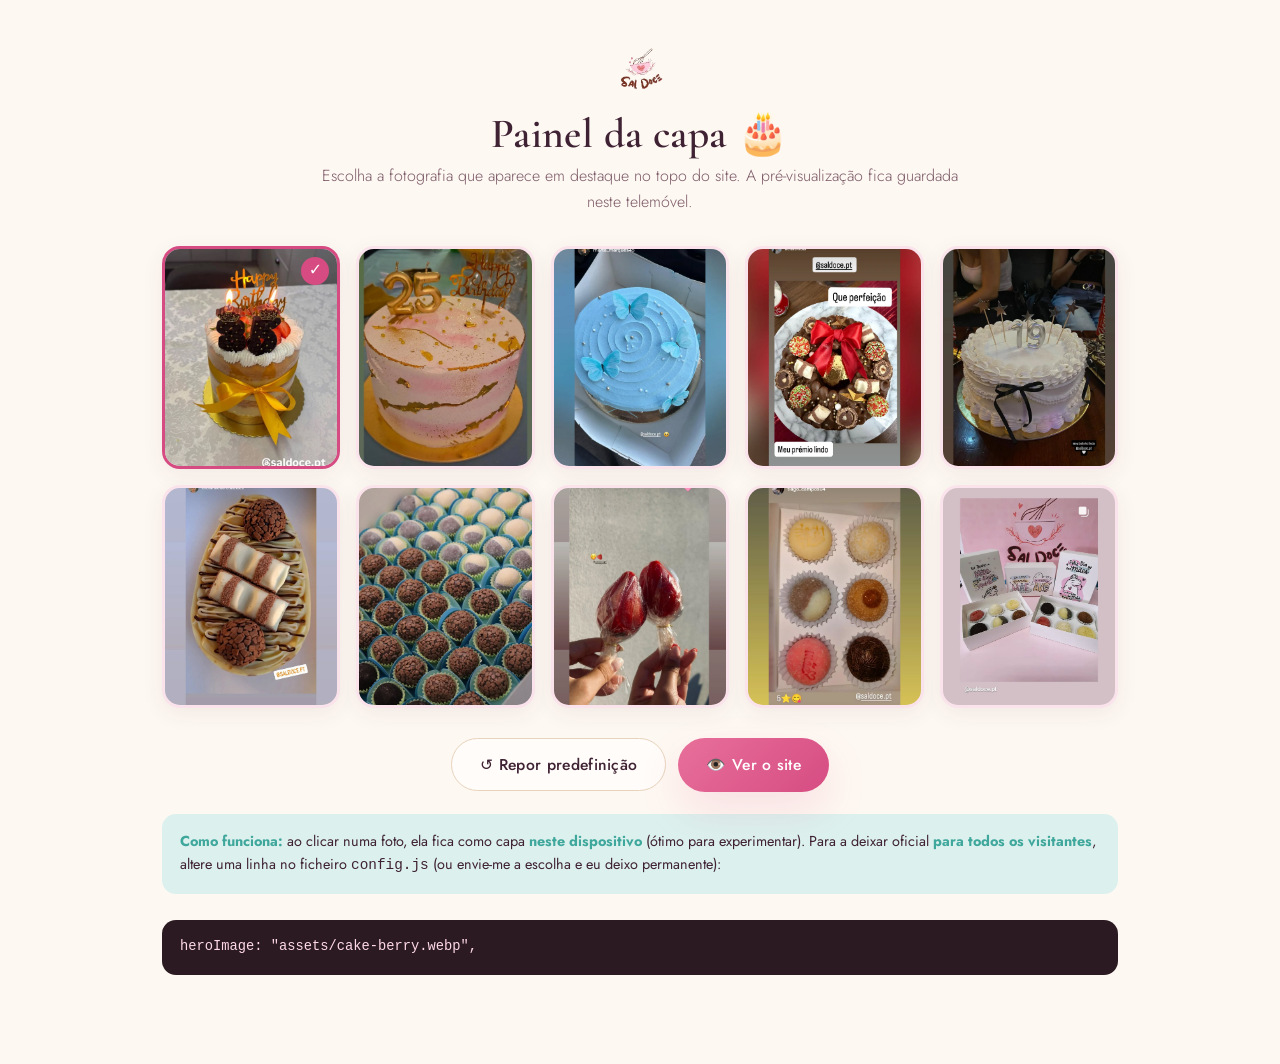
==== admin.html @ 7918b67f "Melhorias: chocolate realista, reel, painel da capa e correções - Chocolate a escorrer refeito: ping" ====
<!DOCTYPE html>
<html lang="pt-PT">
<head>
  <meta charset="UTF-8" />
  <meta name="viewport" content="width=device-width, initial-scale=1.0" />
  <meta name="theme-color" content="#E8709B" />
  <meta name="robots" content="noindex,nofollow" />
  <title>Painel • Sal Doce</title>

  <link rel="preconnect" href="https://fonts.googleapis.com" />
  <link rel="preconnect" href="https://fonts.gstatic.com" crossorigin />
  <link href="https://fonts.googleapis.com/css2?family=Cormorant+Garamond:wght@500;600;700&family=Jost:wght@300;400;500;600&display=swap" rel="stylesheet" />
  <link rel="stylesheet" href="styles.css" />
  <link rel="icon" href="assets/logo.png" />
  <style>
    .admin { max-width: 1000px; margin: 0 auto; padding: 40px 22px 90px; }
    .admin-head { text-align: center; margin-bottom: 30px; }
    .admin-head img { height: 60px; margin: 0 auto 12px; }
    .admin-head h1 { font-size: clamp(1.9rem, 5vw, 2.6rem); font-weight: 600; }
    .admin-head p { color: var(--plum-suave); font-weight: 300; max-width: 40rem; margin: 6px auto 0; }
    .pick-grid { display: grid; grid-template-columns: repeat(auto-fill, minmax(150px, 1fr)); gap: 16px; margin-top: 24px; }
    .pick { position: relative; border: 3px solid transparent; border-radius: 18px; overflow: hidden; cursor: pointer; aspect-ratio: 4/5; box-shadow: var(--sombra-sm); background: var(--rosa-suave); transition: transform .2s var(--ease); }
    .pick:hover { transform: translateY(-4px); }
    .pick img { width: 100%; height: 100%; object-fit: cover; }
    .pick.sel { border-color: var(--rosa-forte); }
    .pick .tick { position: absolute; top: 8px; right: 8px; width: 28px; height: 28px; border-radius: 50%; background: var(--rosa-forte); color: #fff; display: none; align-items: center; justify-content: center; font-size: 1rem; box-shadow: var(--sombra-sm); }
    .pick.sel .tick { display: flex; }
    .admin-bar { display: flex; flex-wrap: wrap; gap: 12px; align-items: center; justify-content: center; margin-top: 30px; }
    .snippet { margin-top: 26px; background: #2b1a22; color: #ffd9e6; border-radius: 14px; padding: 16px 18px; font-family: ui-monospace, monospace; font-size: .86rem; overflow-x: auto; }
    .note { background: var(--menta-suave); border-radius: 14px; padding: 16px 18px; margin-top: 22px; font-size: .9rem; color: var(--plum); }
    .note b { color: var(--menta-forte); }
  </style>
</head>
<body>
  <div class="admin">
    <div class="admin-head">
      <img src="assets/logo.png" alt="Sal Doce" />
      <h1>Painel da capa 🎂</h1>
      <p>Escolha a fotografia que aparece em destaque no topo do site. A pré-visualização fica guardada neste telemóvel.</p>
    </div>

    <div class="pick-grid" id="grid"></div>

    <div class="admin-bar">
      <button class="btn btn-ghost" id="resetBtn">↺ Repor predefinição</button>
      <a class="btn btn-primary" href="index.html" target="_blank" rel="noopener">👁️ Ver o site</a>
    </div>

    <div class="note">
      <b>Como funciona:</b> ao clicar numa foto, ela fica como capa <b>neste dispositivo</b> (ótimo para experimentar).
      Para a deixar oficial <b>para todos os visitantes</b>, altere uma linha no ficheiro <code>config.js</code>
      (ou envie-me a escolha e eu deixo permanente):
    </div>
    <div class="snippet" id="snippet">heroImage: "assets/cake-berry.webp",</div>
  </div>

  <script src="config.js"></script>
  <script src="admin.js"></script>
</body>
</html>
---- styles.css ----
/* =========================================================
   SAL DOCE — Landing Page
   Estética: patisserie de luxo • rosa + creme + menta
   Fontes: Cormorant Garamond (display) · Jost (UI) · Pinyon (script)
   ========================================================= */

:root {
  --rosa:        #E8709B;
  --rosa-forte:  #D64C82;
  --rosa-claro:  #F7C6D9;
  --rosa-suave:  #FBE3EC;
  --rosa-veu:    #FDEEF4;
  --menta:       #5FC2B8;
  --menta-forte: #3FA79C;
  --menta-suave: #DCF1EE;
  --creme:       #FEF8F2;
  --creme2:      #FDF3EA;
  --bege:        #F3E7D8;
  --bege-escuro: #E7D3BC;
  --choco:       #4A2C1E;
  --choco2:      #6B4326;
  --plum:        #3F2233;
  --plum-suave:  #7A5866;
  --dourado:     #C9A15B;
  --dourado-cl:  #E8CE97;
  --branco:      #FFFFFF;

  --sombra-sm: 0 6px 22px rgba(63, 34, 51, 0.07);
  --sombra-md: 0 18px 44px rgba(214, 76, 130, 0.14);
  --sombra-lg: 0 34px 80px rgba(214, 76, 130, 0.22);
  --glass: rgba(255, 255, 255, 0.65);

  --radius:    20px;
  --radius-lg: 30px;
  --maxw: 1180px;

  --ff-head: "Cormorant Garamond", Georgia, serif;
  --ff-script: "Pinyon Script", cursive;
  --ff-body: "Jost", system-ui, -apple-system, sans-serif;

  --ease: cubic-bezier(0.22, 1, 0.36, 1);
}

* { box-sizing: border-box; margin: 0; padding: 0; }
html { scroll-behavior: smooth; scroll-padding-top: 88px; }
body {
  font-family: var(--ff-body);
  color: var(--plum);
  background: var(--creme);
  line-height: 1.65;
  font-weight: 400;
  -webkit-font-smoothing: antialiased;
  overflow-x: hidden;
}
img { max-width: 100%; display: block; }
a { color: inherit; text-decoration: none; }

.container { width: 100%; max-width: var(--maxw); margin: 0 auto; padding: 0 24px; }
.container-narrow { max-width: 780px; }
.center { text-align: center; }

h1, h2, h3, h4 { font-family: var(--ff-head); font-weight: 600; line-height: 1.08; color: var(--plum); letter-spacing: .01em; }

/* ---------- Botões ---------- */
.btn {
  --pad-y: 14px; --pad-x: 28px;
  position: relative; overflow: hidden;
  display: inline-flex; align-items: center; gap: 9px;
  padding: var(--pad-y) var(--pad-x);
  border: none; border-radius: 999px;
  font-family: var(--ff-body); font-weight: 500; font-size: 0.98rem; letter-spacing: .02em;
  cursor: pointer; white-space: nowrap;
  transition: transform .25s var(--ease), box-shadow .25s var(--ease), background .25s ease, color .25s ease;
}
.btn:active { transform: translateY(1px) scale(.99); }
.btn-primary { background: linear-gradient(135deg, var(--rosa) 0%, var(--rosa-forte) 100%); color: #fff; box-shadow: var(--sombra-md); }
.btn-primary:hover { transform: translateY(-3px); box-shadow: var(--sombra-lg); }
.btn-menta { background: linear-gradient(135deg, var(--menta) 0%, var(--menta-forte) 100%); color: #fff; box-shadow: 0 16px 38px rgba(63,167,156,.24); }
.btn-menta:hover { transform: translateY(-3px); box-shadow: 0 22px 50px rgba(63,167,156,.32); }
.btn-ghost { background: rgba(255,255,255,.5); color: var(--plum); border: 1.5px solid var(--bege-escuro); backdrop-filter: blur(6px); }
.btn-ghost:hover { background: var(--rosa-suave); border-color: var(--rosa-claro); transform: translateY(-3px); }
.btn-white { background: #fff; color: var(--rosa-forte); box-shadow: var(--sombra-md); }
.btn-white:hover { transform: translateY(-3px); box-shadow: var(--sombra-lg); }
.btn-lg { --pad-y: 17px; --pad-x: 34px; font-size: 1.02rem; }
.btn-sm { --pad-y: 10px; --pad-x: 20px; font-size: .9rem; }
.btn-block { width: 100%; justify-content: center; }
.wa-icon { font-size: 1.15em; line-height: 1; }
/* brilho que varre o botão */
.btn-shine::after {
  content: ""; position: absolute; top: 0; left: -120%; width: 60%; height: 100%;
  background: linear-gradient(100deg, transparent, rgba(255,255,255,.55), transparent);
  transform: skewX(-18deg); animation: shine 3.6s ease-in-out infinite;
}
@keyframes shine { 0%, 55% { left: -120%; } 85%, 100% { left: 140%; } }

/* ---------- Abertura mágica ---------- */
.intro {
  position: fixed; inset: 0; z-index: 999;
  background: radial-gradient(80% 80% at 50% 45%, var(--creme) 0%, var(--rosa-veu) 100%);
  display: flex; align-items: center; justify-content: center;
  animation: intro-out .8s var(--ease) forwards; animation-delay: 1.7s;
}
.intro-inner { text-align: center; }
.intro-logo { height: 96px; margin: 0 auto 18px; animation: intro-pop 1s var(--ease) both; filter: drop-shadow(0 10px 24px rgba(214,76,130,.25)); }
.intro-line { display: block; width: 0; height: 2px; margin: 0 auto; background: linear-gradient(90deg, transparent, var(--rosa), transparent); animation: intro-line 1.3s var(--ease) .3s forwards; }
@keyframes intro-pop { 0% { opacity: 0; transform: scale(.8) translateY(10px); } 60% { opacity: 1; } 100% { opacity: 1; transform: scale(1) translateY(0); } }
@keyframes intro-line { to { width: 190px; } }
@keyframes intro-out { to { opacity: 0; visibility: hidden; transform: scale(1.04); } }
.intro.done { display: none; }

/* ---------- Header ---------- */
.site-header {
  position: sticky; top: 0; z-index: 100;
  background: rgba(254, 248, 242, 0.78);
  backdrop-filter: blur(16px) saturate(1.3);
  border-bottom: 1px solid rgba(231, 211, 188, 0.5);
}
.nav { display: flex; align-items: center; gap: 22px; height: 76px; }
.brand { display: inline-flex; align-items: center; gap: 10px; }
.brand-logo { height: 48px; width: auto; transition: transform .3s var(--ease); }
.brand:hover .brand-logo { transform: rotate(-4deg) scale(1.05); }
.brand-name { display: none; }

.nav-links { display: flex; gap: 26px; margin-left: auto; }
.nav-links a { font-weight: 400; font-size: .96rem; letter-spacing: .02em; color: var(--plum-suave); position: relative; }
.nav-links a:hover { color: var(--rosa-forte); }
.nav-links a::after { content: ""; position: absolute; left: 0; bottom: -6px; width: 0; height: 1.5px; background: var(--rosa); border-radius: 2px; transition: width .25s var(--ease); }
.nav-links a:hover::after { width: 100%; }
.nav-cta { margin-left: 4px; }

.nav-toggle { display: none; flex-direction: column; gap: 5px; background: none; border: none; cursor: pointer; padding: 6px; }
.nav-toggle span { width: 24px; height: 2px; background: var(--plum); border-radius: 2px; transition: .25s; }
.nav-toggle.open span:nth-child(1) { transform: translateY(7px) rotate(45deg); }
.nav-toggle.open span:nth-child(2) { opacity: 0; }
.nav-toggle.open span:nth-child(3) { transform: translateY(-7px) rotate(-45deg); }

/* ---------- Hero ---------- */
.hero { position: relative; padding: 84px 0 20px; overflow: hidden; background: linear-gradient(180deg, var(--creme) 0%, #fff 92%); }

/* aurora animada */
.aurora { position: absolute; inset: -20% -10% 0 -10%; z-index: 0; filter: blur(70px); opacity: .8; }
.aurora span { position: absolute; display: block; border-radius: 50%; mix-blend-mode: multiply; }
.aurora span:nth-child(1) { width: 46vw; height: 46vw; background: var(--rosa-claro); top: -6%; right: 4%; animation: aur1 16s ease-in-out infinite; }
.aurora span:nth-child(2) { width: 40vw; height: 40vw; background: var(--menta-suave); bottom: -14%; left: -4%; animation: aur2 19s ease-in-out infinite; }
.aurora span:nth-child(3) { width: 30vw; height: 30vw; background: var(--dourado-cl); top: 24%; left: 32%; opacity: .5; animation: aur3 22s ease-in-out infinite; }
.aurora span:nth-child(4) { width: 34vw; height: 34vw; background: var(--rosa-suave); top: 10%; left: -8%; animation: aur1 24s ease-in-out infinite reverse; }
@keyframes aur1 { 0%,100% { transform: translate(0,0) scale(1); } 50% { transform: translate(-6%, 6%) scale(1.12); } }
@keyframes aur2 { 0%,100% { transform: translate(0,0) scale(1); } 50% { transform: translate(8%, -5%) scale(1.15); } }
@keyframes aur3 { 0%,100% { transform: translate(0,0) scale(1); } 50% { transform: translate(-10%, -8%) scale(.9); } }

/* partículas cintilantes */
.sparkles { position: absolute; inset: 0; z-index: 1; pointer-events: none; }
.sparkles i { position: absolute; width: 6px; height: 6px; border-radius: 50%; background: radial-gradient(circle, #fff 0%, var(--dourado-cl) 60%, transparent 70%); box-shadow: 0 0 8px rgba(232,206,151,.9); animation: twinkle 3s ease-in-out infinite; }
@keyframes twinkle { 0%, 100% { opacity: 0; transform: scale(.4); } 50% { opacity: 1; transform: scale(1); } }

/* ingredientes a flutuar (decoram à volta do bolo, longe do texto) */
.floaties { position: absolute; inset: 0; z-index: 1; pointer-events: none; }
.fl { position: absolute; font-size: 2rem; opacity: .9; filter: drop-shadow(0 10px 16px rgba(214,76,130,.22)); animation: float-y 9s ease-in-out infinite; will-change: transform; }
.fl-1 { top: 6%;  right: 42%; font-size: 2.3rem; animation-duration: 10s; }
.fl-2 { top: 58%; right: 45%; font-size: 1.7rem; animation-duration: 12s; animation-delay: 1s; opacity: .75; filter: blur(.5px) drop-shadow(0 10px 16px rgba(95,194,184,.25)); }
.fl-3 { top: 84%; right: 26%; font-size: 1.6rem; animation-duration: 8.5s; animation-delay: .6s; opacity: .8; }
.fl-4 { top: 12%; right: 5%;  font-size: 1.7rem; animation-duration: 7.5s; }
.fl-5 { top: 74%; right: 3%;  font-size: 2.1rem; animation-duration: 11s; animation-delay: 1.5s; }
.fl-6 { top: 40%; right: 30%; font-size: 1.6rem; animation-duration: 9.5s; animation-delay: .3s; opacity: .6; filter: blur(.6px); }
@keyframes float-y { 0% { transform: translate(0,0) rotate(-6deg); } 50% { transform: translate(10px,-28px) rotate(8deg); } 100% { transform: translate(0,0) rotate(-6deg); } }

.hero-grid { position: relative; z-index: 2; display: grid; grid-template-columns: 1.05fr 0.95fr; gap: 50px; align-items: center; }

.eyebrow { display: inline-flex; align-items: center; gap: 6px; background: var(--glass); color: var(--rosa-forte); border: 1px solid var(--rosa-claro); padding: 8px 16px; border-radius: 999px; font-size: .8rem; font-weight: 500; letter-spacing: .04em; box-shadow: var(--sombra-sm); backdrop-filter: blur(6px); }
.eyebrow.menta { color: var(--menta-forte); border-color: var(--menta); }

.hero-title { font-size: clamp(2.9rem, 6.4vw, 5rem); font-weight: 500; margin: 22px 0 20px; letter-spacing: -0.005em; }
.hero-title .line { display: block; }
.hero-title .w { display: inline-block; }
.hl { color: var(--rosa-forte); }
.script { font-family: var(--ff-script); font-weight: 400; font-size: 1.35em; line-height: .9; padding: 0 .06em; }
.lead { font-size: 1.16rem; color: var(--plum-suave); max-width: 31rem; font-weight: 300; }
.hero-cta { display: flex; flex-wrap: wrap; gap: 14px; margin: 30px 0 28px; }
.hero-trust { list-style: none; display: flex; flex-wrap: wrap; gap: 30px; padding-top: 20px; border-top: 1px solid rgba(231,211,188,.7); }
.hero-trust li { font-size: .86rem; color: var(--plum-suave); letter-spacing: .02em; }
.hero-trust strong { display: block; font-family: var(--ff-head); font-weight: 600; font-size: 1.6rem; color: var(--plum); }

.hero-visual { position: relative; }
.hero-halo { position: absolute; inset: -12% -8%; z-index: 0; border-radius: 50%; background: conic-gradient(from 0deg, var(--rosa-claro), var(--menta-suave), var(--dourado-cl), var(--rosa-suave), var(--rosa-claro)); filter: blur(38px); opacity: .55; animation: spin 24s linear infinite; }
@keyframes spin { to { transform: rotate(360deg); } }
.hero-photo { position: relative; z-index: 1; aspect-ratio: 4 / 5; border-radius: var(--radius-lg); background: var(--rosa-suave); box-shadow: var(--sombra-lg); border: 8px solid #fff; overflow: hidden; transform: rotate(-1.6deg); animation: float-photo 7s ease-in-out infinite; }
.hero-photo img { width: 100%; height: 100%; object-fit: cover; object-position: center 40%; }
@keyframes float-photo { 0%, 100% { transform: rotate(-1.6deg) translateY(0); } 50% { transform: rotate(-1.6deg) translateY(-12px); } }
.hero-badge { position: absolute; z-index: 2; padding: 11px 17px; border-radius: 16px; font-size: .84rem; font-weight: 500; color: var(--plum); box-shadow: var(--sombra-md); animation: floaty 4.5s ease-in-out infinite; }
.glass { background: var(--glass); backdrop-filter: blur(10px); border: 1px solid rgba(255,255,255,.6); }
.hero-badge-1 { top: 30px; left: -20px; }
.hero-badge-2 { bottom: 46px; right: -18px; animation-delay: 1.4s; }
.hero-badge.menta { color: var(--menta-forte); }
@keyframes floaty { 0%,100% { transform: translateY(0); } 50% { transform: translateY(-10px); } }

/* animações de entrada (hero) */
.up { opacity: 0; transform: translateY(26px); animation: up .9s var(--ease) forwards; animation-delay: var(--d, 0s); }
.up-scale { opacity: 0; transform: scale(.94) translateY(20px); animation: upscale 1.1s var(--ease) forwards; animation-delay: var(--d, 0s); }
.hero-title .w { opacity: 0; transform: translateY(40px) rotate(2deg); animation: wordrise 1s var(--ease) forwards; animation-delay: var(--d, 0s); }
@keyframes up { to { opacity: 1; transform: none; } }
@keyframes upscale { to { opacity: 1; transform: none; } }
@keyframes wordrise { to { opacity: 1; transform: none; } }

/* ---------- Chocolate a escorrer (realista) ---------- */
.drip-wrap { position: relative; z-index: 4; width: 100%; margin-top: -4px; line-height: 0; }
.drip { position: relative; width: 100%; height: 96px; line-height: 0; }
.drip svg { width: 100%; height: 100%; display: block; filter: drop-shadow(0 8px 10px rgba(46,26,14,.28)); }
.drip .bead { position: absolute; top: 30px; width: 13px; height: 17px; margin-left: -6.5px;
  background: radial-gradient(42% 34% at 38% 30%, rgba(255,255,255,.55), rgba(255,255,255,0) 60%), linear-gradient(#5A3520, #2E1A0E);
  border-radius: 50% 50% 50% 50% / 40% 40% 60% 60%;
  opacity: 0; animation: bead 3.6s cubic-bezier(.55,0,.9,.45) infinite; }
@keyframes bead {
  0%, 14% { transform: translateY(0) scale(.5, .35); opacity: 0; }
  24% { opacity: 1; transform: translateY(4px) scale(.9, 1); }
  60% { opacity: 1; }
  100% { transform: translateY(64px) scale(.72, 1.3); opacity: 0; }
}

/* ---------- Carrossel automático ---------- */
.strip { padding: 22px 0; background: linear-gradient(180deg, #fff, var(--creme2)); overflow: hidden; -webkit-mask-image: linear-gradient(90deg, transparent, #000 6%, #000 94%, transparent); mask-image: linear-gradient(90deg, transparent, #000 6%, #000 94%, transparent); }
.strip-track { display: flex; gap: 16px; width: max-content; animation: slide 46s linear infinite; }
.strip:hover .strip-track { animation-play-state: paused; }
.strip-item { width: 200px; height: 200px; border-radius: var(--radius); overflow: hidden; box-shadow: var(--sombra-sm); border: 4px solid #fff; flex: 0 0 auto; transition: transform .35s var(--ease); }
.strip-item:hover { transform: scale(1.05) rotate(-1deg); }
.strip-item img { width: 100%; height: 100%; object-fit: cover; }
@keyframes slide { from { transform: translateX(0); } to { transform: translateX(-50%); } }

/* ---------- Reel / vídeo ---------- */
.section-reel { background: linear-gradient(180deg, #fff 0%, var(--menta-suave) 100%); }
.reel-grid { display: grid; grid-template-columns: 1fr 320px; gap: 54px; align-items: center; }
.reel-copy h2 { font-size: clamp(2rem, 4.2vw, 3rem); font-weight: 500; margin: 14px 0 14px; }
.reel-phone { justify-self: center; position: relative; width: 300px; aspect-ratio: 9 / 19; background: linear-gradient(160deg, #241319, #140b0f); border-radius: 44px; padding: 11px; box-shadow: var(--sombra-lg), inset 0 0 0 2px rgba(255,255,255,.08); }
.reel-notch { position: absolute; top: 15px; left: 50%; transform: translateX(-50%); width: 104px; height: 22px; background: #0c0709; border-radius: 0 0 14px 14px; z-index: 4; }
.reel-screen { position: relative; width: 100%; height: 100%; border-radius: 34px; overflow: hidden; background: #000; }
.reel-slide { position: absolute; inset: 0; width: 100%; height: 100%; object-fit: cover; opacity: 0; transform: scale(1); transition: opacity 1s ease, transform 3.4s ease; }
.reel-slide.active { opacity: 1; transform: scale(1.12); z-index: 1; }
.reel-badge { position: absolute; top: 30px; left: 14px; z-index: 3; background: rgba(0,0,0,.42); color: #fff; font-size: .74rem; font-weight: 500; padding: 5px 11px; border-radius: 999px; backdrop-filter: blur(4px); letter-spacing: .02em; }
.reel-progress { position: absolute; top: 18px; left: 14px; right: 14px; height: 3px; background: rgba(255,255,255,.32); border-radius: 2px; overflow: hidden; z-index: 3; }
.reel-progress::after { content: ""; display: block; height: 100%; background: #fff; width: 0; animation: reelprog 2.8s linear infinite; }
@keyframes reelprog { from { width: 0; } to { width: 100%; } }

/* ---------- Secções ---------- */
.section { padding: 92px 0; }
.section-alt { background: linear-gradient(180deg, #fff 0%, var(--rosa-veu) 100%); }
.section-menta { background: linear-gradient(180deg, #fff 0%, var(--menta-suave) 100%); }
.section-head { text-align: center; max-width: 660px; margin: 0 auto 52px; }
.section-head h2 { font-size: clamp(2.2rem, 4.6vw, 3.2rem); font-weight: 500; margin: 14px 0 14px; }
.section-sub, .section-note { color: var(--plum-suave); font-weight: 300; }
.section-note { text-align: center; font-size: .9rem; margin-top: 28px; }
.micro { font-size: .86rem; color: var(--plum-suave); margin-top: 14px; }

/* ---------- Bolos em destaque ---------- */
.bolos { display: grid; grid-template-columns: 1.2fr 1fr 1fr; grid-auto-rows: 244px; gap: 18px; }
.bolo { position: relative; border-radius: var(--radius); overflow: hidden; box-shadow: var(--sombra-sm); border: 1px solid rgba(231,211,188,.5); }
.bolo::after { content: ""; position: absolute; inset: 0; background: linear-gradient(180deg, transparent 55%, rgba(63,34,51,.4)); opacity: 0; transition: opacity .35s ease; }
.bolo:hover::after { opacity: 1; }
.bolo:first-child { grid-row: span 2; }
.bolo img { width: 100%; height: 100%; object-fit: cover; transition: transform .6s var(--ease); }
.bolo:hover img { transform: scale(1.08); }
.bolo-tag { position: absolute; z-index: 2; left: 15px; bottom: 15px; background: var(--glass); backdrop-filter: blur(8px); color: var(--plum); padding: 8px 15px; border-radius: 999px; font-size: .82rem; font-weight: 500; box-shadow: var(--sombra-sm); }
.bolo-tag.menta { color: var(--menta-forte); }

/* ---------- Cards de produto ---------- */
.cards { display: grid; grid-template-columns: repeat(4, 1fr); gap: 24px; }
.card { background: #fff; border-radius: var(--radius); overflow: hidden; box-shadow: var(--sombra-sm); border: 1px solid rgba(231, 211, 188, 0.5); transition: transform .3s var(--ease), box-shadow .3s var(--ease); }
.card:hover { transform: translateY(-8px); box-shadow: var(--sombra-md); }
.card-media { height: 200px; overflow: hidden; background: var(--rosa-suave); }
.card-media img { width: 100%; height: 100%; object-fit: cover; transition: transform .5s var(--ease); }
.card:hover .card-media img { transform: scale(1.08); }
.card-body { padding: 20px 22px 24px; }
.card-body h3 { font-size: 1.4rem; font-weight: 600; margin-bottom: 6px; }
.card-body p { font-size: .9rem; color: var(--plum-suave); margin-bottom: 14px; font-weight: 300; }
.card-price { display: inline-block; font-weight: 500; color: var(--rosa-forte); background: var(--rosa-suave); padding: 5px 13px; border-radius: 999px; font-size: .8rem; letter-spacing: .03em; }
.card-price.menta { color: var(--menta-forte); background: var(--menta-suave); }

/* ---------- Cardápio ---------- */
.menu-grid { display: grid; grid-template-columns: 1fr 1fr; gap: 28px; }
.menu-card { background: #fff; border-radius: var(--radius-lg); padding: 38px 34px; box-shadow: var(--sombra-sm); border: 1px solid rgba(231,211,188,.5); position: relative; overflow: hidden; }
.menu-card::before { content: ""; position: absolute; top: -40px; right: -40px; width: 130px; height: 130px; border-radius: 50%; background: var(--rosa-suave); opacity: .5; }
.menu-card.massas::before { background: var(--menta-suave); }
.menu-card h3 { font-size: 2rem; font-weight: 600; margin-bottom: 2px; color: var(--rosa-forte); position: relative; }
.menu-card .menu-sub { font-size: .82rem; color: var(--plum-suave); margin-bottom: 20px; letter-spacing: .04em; text-transform: uppercase; position: relative; }
.menu-list { list-style: none; columns: 2; column-gap: 24px; position: relative; }
.menu-list li { padding: 7px 0 7px 26px; position: relative; font-size: 1.02rem; break-inside: avoid; }
.menu-list li::before { content: "♥"; position: absolute; left: 0; color: var(--menta); font-size: .85rem; top: 9px; }
.menu-card.massas h3 { color: var(--menta-forte); }
.menu-card.massas .menu-list li::before { color: var(--rosa); }
.menu-note { margin-top: 26px; font-size: .92rem; color: var(--plum-suave); }

/* ---------- Vantagens ---------- */
.features { display: grid; grid-template-columns: repeat(4, 1fr); gap: 24px; }
.feature { background: #fff; border-radius: var(--radius); padding: 34px 26px; text-align: center; box-shadow: var(--sombra-sm); border: 1px solid rgba(231, 211, 188, 0.5); transition: transform .3s var(--ease); }
.feature:hover { transform: translateY(-6px); }
.feature-ico { width: 70px; height: 70px; margin: 0 auto 18px; display: flex; align-items: center; justify-content: center; background: var(--rosa-suave); border-radius: 50%; font-size: 1.8rem; box-shadow: inset 0 0 0 6px rgba(255,255,255,.6); }
.feature:nth-child(even) .feature-ico { background: var(--menta-suave); }
.feature h3 { font-size: 1.32rem; font-weight: 600; margin-bottom: 8px; }
.feature p { font-size: .9rem; color: var(--plum-suave); font-weight: 300; }

/* ---------- Passos ---------- */
.steps { display: grid; grid-template-columns: repeat(3, 1fr); gap: 26px; }
.step { position: relative; background: #fff; border-radius: var(--radius); padding: 38px 28px 30px; box-shadow: var(--sombra-sm); border: 1px solid rgba(231, 211, 188, 0.5); }
.step-num { position: absolute; top: -24px; left: 28px; width: 50px; height: 50px; border-radius: 50%; background: linear-gradient(135deg, var(--rosa), var(--rosa-forte)); color: #fff; display: flex; align-items: center; justify-content: center; font-family: var(--ff-head); font-size: 1.5rem; font-weight: 600; box-shadow: var(--sombra-md); }
.step:nth-child(2) .step-num { background: linear-gradient(135deg, var(--menta), var(--menta-forte)); }
.step h3 { font-size: 1.4rem; font-weight: 600; margin: 14px 0 8px; }
.step p { font-size: .94rem; color: var(--plum-suave); font-weight: 300; }

/* ---------- Galeria ---------- */
.gallery { display: grid; grid-template-columns: repeat(6, 1fr); gap: 14px; }
.g-item { position: relative; aspect-ratio: 1; border-radius: var(--radius); overflow: hidden; box-shadow: var(--sombra-sm); border: 3px solid #fff; }
.g-item img { width: 100%; height: 100%; object-fit: cover; transition: transform .5s var(--ease); }
.g-item::after { content: "📷"; position: absolute; inset: 0; display: flex; align-items: center; justify-content: center; font-size: 1.6rem; background: rgba(214, 76, 130, 0.35); opacity: 0; transition: opacity .3s ease; }
.g-item:hover img { transform: scale(1.1); }
.g-item:hover::after { opacity: 1; }
#galeria .center { margin-top: 36px; }

/* ---------- Testemunhos ---------- */
.reviews { display: grid; grid-template-columns: repeat(3, 1fr); gap: 24px; }
.review { background: #fff; border-radius: var(--radius); padding: 32px 28px; box-shadow: var(--sombra-sm); border: 1px solid rgba(231, 211, 188, 0.5); position: relative; }
.review::before { content: "“"; position: absolute; top: 6px; right: 22px; font-family: var(--ff-head); font-size: 4rem; color: var(--rosa-claro); line-height: 1; }
.stars { color: var(--dourado); font-size: 1.05rem; letter-spacing: 2px; margin-bottom: 14px; }
.review blockquote { font-family: var(--ff-head); font-size: 1.28rem; font-weight: 500; font-style: italic; color: var(--plum); margin-bottom: 16px; line-height: 1.4; }
.review figcaption { font-weight: 500; color: var(--rosa-forte); font-size: .9rem; letter-spacing: .02em; }

/* ---------- CTA Final ---------- */
.cta-final { position: relative; padding: 92px 0; background: linear-gradient(135deg, var(--rosa) 0%, var(--rosa-forte) 55%, var(--menta-forte) 145%); text-align: center; color: #fff; overflow: hidden; }
.cta-final::before, .cta-final::after { content: ""; position: absolute; border-radius: 50%; background: rgba(255,255,255,.12); filter: blur(10px); }
.cta-final::before { width: 240px; height: 240px; top: -80px; left: -40px; }
.cta-final::after { width: 300px; height: 300px; bottom: -120px; right: -60px; }
.cta-inner { position: relative; z-index: 1; }
.cta-inner h2 { color: #fff; font-size: clamp(2.2rem, 4.8vw, 3.4rem); font-weight: 500; margin-bottom: 14px; }
.cta-inner p { color: rgba(255,255,255,.92); font-size: 1.14rem; margin-bottom: 30px; font-weight: 300; }
.cta-btns { display: flex; gap: 14px; justify-content: center; flex-wrap: wrap; }
.cta-ig { display: block; margin-top: 24px; color: rgba(255,255,255,.92); font-weight: 400; text-decoration: underline; text-underline-offset: 3px; letter-spacing: .02em; }
.cta-ig:hover { color: #fff; }

/* ---------- FAQ ---------- */
.faq { display: flex; flex-direction: column; gap: 12px; }
.faq details { background: #fff; border-radius: var(--radius); border: 1px solid rgba(231, 211, 188, 0.55); padding: 4px 24px; box-shadow: var(--sombra-sm); overflow: hidden; }
.faq summary { list-style: none; cursor: pointer; font-family: var(--ff-head); font-weight: 600; font-size: 1.24rem; padding: 18px 0; display: flex; justify-content: space-between; align-items: center; gap: 12px; }
.faq summary::-webkit-details-marker { display: none; }
.faq summary::after { content: "+"; font-size: 1.6rem; color: var(--rosa-forte); transition: transform .25s var(--ease); }
.faq details[open] summary::after { transform: rotate(45deg); }
.faq details p { padding: 0 0 20px; color: var(--plum-suave); font-weight: 300; }

/* ---------- Footer ---------- */
.site-footer { background: var(--plum); color: #fff; padding: 60px 0 28px; }
.footer-grid { display: grid; grid-template-columns: 1.6fr 1fr 1fr; gap: 36px; padding-bottom: 36px; }
.site-footer .brand-logo { height: 58px; filter: brightness(0) invert(1) sepia(.3) saturate(3) hue-rotate(300deg); }
.footer-tag { color: rgba(255,255,255,.68); margin-top: 14px; font-size: .94rem; max-width: 22rem; font-weight: 300; }
.footer-col h4 { color: #fff; font-family: var(--ff-body); font-weight: 500; font-size: .78rem; text-transform: uppercase; letter-spacing: .1em; margin-bottom: 16px; }
.footer-col a { display: block; color: rgba(255,255,255,.7); padding: 5px 0; font-size: .94rem; font-weight: 300; }
.footer-col a:hover { color: var(--rosa-claro); }
.footer-bottom { border-top: 1px solid rgba(255,255,255,.14); padding-top: 24px; display: flex; justify-content: space-between; flex-wrap: wrap; gap: 10px; color: rgba(255,255,255,.55); font-size: .84rem; }

/* ---------- WhatsApp flutuante ---------- */
.wa-float { position: fixed; right: 22px; bottom: 22px; z-index: 200; width: 60px; height: 60px; border-radius: 50%; background: linear-gradient(135deg, var(--rosa), var(--rosa-forte)); display: flex; align-items: center; justify-content: center; font-size: 1.7rem; color: #fff; box-shadow: 0 12px 30px rgba(214,76,130,.45); animation: pulse 2.6s ease-in-out infinite; }
.wa-float:hover { transform: scale(1.1); }
@keyframes pulse { 0% { box-shadow: 0 12px 30px rgba(214,76,130,.45), 0 0 0 0 rgba(232,112,155,.5); } 70% { box-shadow: 0 12px 30px rgba(214,76,130,.45), 0 0 0 18px rgba(232,112,155,0); } 100% { box-shadow: 0 12px 30px rgba(214,76,130,.45), 0 0 0 0 rgba(232,112,155,0); } }

/* ---------- Reveal on scroll ---------- */
.reveal { opacity: 0; transform: translateY(34px); filter: blur(6px); transition: opacity .8s var(--ease), transform .8s var(--ease), filter .8s var(--ease); transition-delay: var(--rd, 0s); }
.reveal.in { opacity: 1; transform: none; filter: none; }

/* =========================================================
   PÁGINA DE ENCOMENDA
   ========================================================= */
.order-hero { padding: 48px 0 22px; text-align: center; position: relative; overflow: hidden; background: linear-gradient(180deg, var(--creme), #fff); }
.order-hero::before { content: ""; position: absolute; top: -30%; left: 50%; transform: translateX(-50%); width: 70%; height: 120%; background: radial-gradient(closest-side, var(--rosa-suave), transparent); filter: blur(40px); opacity: .7; }
.order-hero > .container { position: relative; }
.order-hero h1 { font-size: clamp(2.4rem, 5.4vw, 3.6rem); font-weight: 500; margin: 12px 0 10px; }
.order-hero p { color: var(--plum-suave); max-width: 40rem; margin: 0 auto; font-weight: 300; }
.order-wrap { display: grid; grid-template-columns: 1fr 370px; gap: 32px; align-items: start; padding-bottom: 96px; }

.order-block { background: #fff; border-radius: var(--radius-lg); border: 1px solid rgba(231,211,188,.55); box-shadow: var(--sombra-sm); margin-bottom: 22px; overflow: hidden; transition: box-shadow .3s ease; }
.order-block.open { box-shadow: var(--sombra-md); }
.order-block > header { display: flex; align-items: center; gap: 14px; padding: 22px 28px; cursor: pointer; user-select: none; }
.order-block > header .ob-ico { width: 48px; height: 48px; border-radius: 50%; background: var(--rosa-suave); display: flex; align-items: center; justify-content: center; font-size: 1.4rem; flex: 0 0 auto; }
.order-block.blk-menta > header .ob-ico { background: var(--menta-suave); }
.order-block > header h2 { font-size: 1.5rem; font-weight: 600; margin: 0; }
.order-block > header .ob-sub { font-size: .82rem; color: var(--plum-suave); font-weight: 300; }
.order-block > header .ob-tog { margin-left: auto; width: 28px; height: 28px; border-radius: 50%; border: 2px solid var(--rosa); color: var(--rosa-forte); display: flex; align-items: center; justify-content: center; font-size: 1.2rem; transition: .25s var(--ease); }
.order-block.open > header .ob-tog { background: var(--rosa); color: #fff; transform: rotate(45deg); }
.order-body { display: grid; grid-template-rows: 0fr; transition: grid-template-rows .35s var(--ease); }
.order-body > div { overflow: hidden; min-height: 0; }
.order-block.open .order-body { grid-template-rows: 1fr; }
.order-inner { padding: 4px 28px 28px; transition: padding .35s var(--ease); }
.order-block:not(.open) .order-inner { padding-top: 0; padding-bottom: 0; }

.field { margin-bottom: 22px; }
.field > label.flabel { display: block; font-weight: 500; font-size: .96rem; margin-bottom: 11px; letter-spacing: .01em; }
.field > label.flabel .opt { font-weight: 300; color: var(--plum-suave); font-size: .82rem; }

.chips { display: flex; flex-wrap: wrap; gap: 10px; }
.chip { position: relative; }
.chip input { position: absolute; opacity: 0; inset: 0; cursor: pointer; }
.chip span { display: inline-flex; align-items: center; gap: 6px; padding: 10px 16px; border-radius: 999px; border: 1.5px solid var(--bege-escuro); font-size: .9rem; color: var(--plum); cursor: pointer; transition: .18s var(--ease); background: #fff; }
.chip input:checked + span { background: var(--rosa); border-color: var(--rosa); color: #fff; box-shadow: var(--sombra-sm); transform: translateY(-1px); }
.chip.menta input:checked + span { background: var(--menta-forte); border-color: var(--menta-forte); }
.chip:hover span { border-color: var(--rosa); }
.chip input:focus-visible + span { outline: 2px solid var(--rosa-forte); outline-offset: 2px; }

.qty-list { display: flex; flex-direction: column; gap: 10px; }
.qty-row { display: flex; align-items: center; gap: 12px; padding: 11px 15px; border: 1.5px solid var(--bege); border-radius: 14px; transition: border-color .2s ease; }
.qty-row:hover { border-color: var(--rosa-claro); }
.qty-row .qn { flex: 1; font-size: .95rem; }
.qty-row .qn small { display: block; color: var(--plum-suave); font-size: .76rem; font-weight: 300; }
.stepper { display: inline-flex; align-items: center; border: 1.5px solid var(--bege-escuro); border-radius: 999px; overflow: hidden; }
.stepper button { width: 36px; height: 36px; border: none; background: var(--creme2); color: var(--rosa-forte); font-size: 1.2rem; font-weight: 600; cursor: pointer; line-height: 1; transition: background .15s; }
.stepper button:hover { background: var(--rosa-suave); }
.stepper input { width: 44px; text-align: center; border: none; font-family: var(--ff-body); font-size: .96rem; font-weight: 500; color: var(--plum); -moz-appearance: textfield; }
.stepper input::-webkit-outer-spin-button, .stepper input::-webkit-inner-spin-button { -webkit-appearance: none; margin: 0; }

.input, textarea.input, select.input { width: 100%; padding: 14px 16px; border: 1.5px solid var(--bege-escuro); border-radius: 14px; font-family: var(--ff-body); font-size: .96rem; color: var(--plum); background: #fff; transition: border-color .2s, box-shadow .2s; }
.input:focus { outline: none; border-color: var(--rosa); box-shadow: 0 0 0 3px var(--rosa-suave); }
textarea.input { resize: vertical; min-height: 90px; }
.hint { font-size: .82rem; color: var(--plum-suave); margin-top: 8px; font-weight: 300; }
.row2 { display: grid; grid-template-columns: 1fr 1fr; gap: 16px; }

.summary { position: sticky; top: 96px; background: #fff; border-radius: var(--radius-lg); border: 1px solid rgba(231,211,188,.55); box-shadow: var(--sombra-md); padding: 28px; }
.summary h2 { font-size: 1.6rem; font-weight: 600; margin-bottom: 2px; }
.summary .sum-sub { font-size: .82rem; color: var(--plum-suave); margin-bottom: 18px; letter-spacing: .03em; }
.sum-body { font-size: .9rem; max-height: 46vh; overflow-y: auto; }
.sum-empty { color: var(--plum-suave); font-style: italic; padding: 16px 0; font-weight: 300; }
.sum-sec { margin-bottom: 16px; }
.sum-sec h4 { font-family: var(--ff-body); font-size: .76rem; text-transform: uppercase; letter-spacing: .06em; color: var(--rosa-forte); margin-bottom: 7px; font-weight: 500; }
.sum-sec ul { list-style: none; }
.sum-sec li { padding: 3px 0 3px 16px; position: relative; color: var(--plum); }
.sum-sec li::before { content: "•"; position: absolute; left: 2px; color: var(--menta-forte); }
.summary .btn { margin-top: 20px; }
.summary .micro { text-align: center; }

/* ---------- Responsivo ---------- */
@media (max-width: 980px) {
  .order-wrap { grid-template-columns: 1fr; }
  .summary { position: relative; top: 0; }
}
@media (max-width: 900px) {
  .hero-grid { grid-template-columns: 1fr; gap: 44px; }
  .hero-visual { max-width: 420px; margin: 0 auto; width: 100%; }
  .floaties { display: none; }
  .reel-grid { grid-template-columns: 1fr; gap: 36px; justify-items: center; text-align: center; }
  .reel-copy { max-width: 460px; }
  .cards, .features { grid-template-columns: repeat(2, 1fr); }
  .steps, .reviews, .menu-grid { grid-template-columns: 1fr; }
  .steps { gap: 40px; }
  .gallery { grid-template-columns: repeat(3, 1fr); }
  .bolos { grid-template-columns: 1fr 1fr; grid-auto-rows: 200px; }
  .bolo:first-child { grid-row: span 2; }
}
@media (max-width: 760px) {
  .nav-links { position: fixed; inset: 76px 0 auto 0; flex-direction: column; gap: 0; background: var(--creme); border-bottom: 1px solid var(--bege-escuro); padding: 8px 24px 18px; margin: 0; transform: translateY(-140%); transition: transform .3s var(--ease); box-shadow: var(--sombra-md); }
  .nav-links.open { transform: translateY(0); }
  .nav-links a { padding: 14px 0; border-bottom: 1px solid rgba(231,211,188,.5); width: 100%; }
  .nav-links a::after { display: none; }
  .nav-cta { display: none; }
  .nav-toggle { display: flex; margin-left: auto; }
  .menu-list { columns: 1; }
}
@media (max-width: 520px) {
  .section { padding: 62px 0; }
  .cards, .features { grid-template-columns: 1fr; }
  .gallery { grid-template-columns: repeat(2, 1fr); }
  .bolos { grid-template-columns: 1fr; grid-auto-rows: 210px; }
  .bolo:first-child { grid-row: span 1; }
  .hero-cta .btn, .cta-btns .btn { width: 100%; justify-content: center; }
  .footer-grid { grid-template-columns: 1fr; gap: 28px; }
  .hero-badge-1 { left: 2px; } .hero-badge-2 { right: 2px; }
  .row2 { grid-template-columns: 1fr; }
  .order-inner { padding: 4px 20px 24px; }
  .order-block > header { padding: 18px 20px; }
}
@media (prefers-reduced-motion: reduce) {
  *, *::before, *::after { animation: none !important; transition-duration: .01ms !important; }
  .reveal, .up, .up-scale, .hero-title .w { opacity: 1 !important; transform: none !important; filter: none !important; }
  .intro { display: none; }
  html { scroll-behavior: auto; }
}
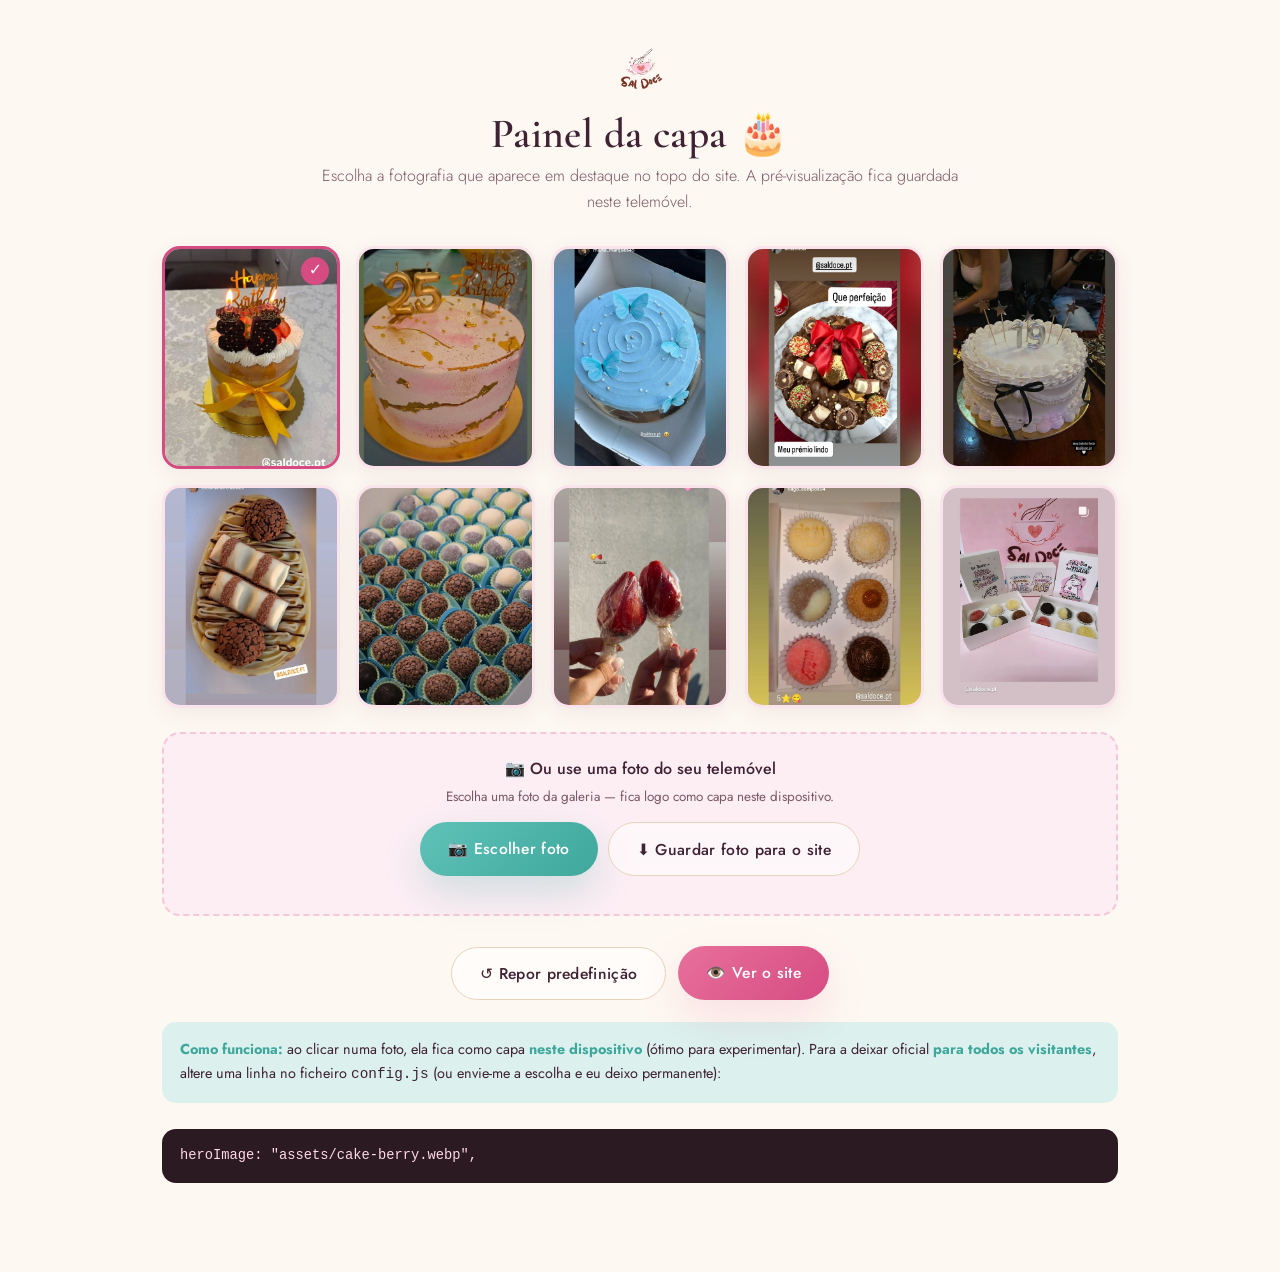
==== commit 64ad57fb: "Integra encomendas com a app (Supabase) e upload de foto no painel - Encomendas da página são regist" ====
--- a/admin.html
+++ b/admin.html
@@ -25,6 +25,12 @@
     .pick.sel { border-color: var(--rosa-forte); }
     .pick .tick { position: absolute; top: 8px; right: 8px; width: 28px; height: 28px; border-radius: 50%; background: var(--rosa-forte); color: #fff; display: none; align-items: center; justify-content: center; font-size: 1rem; box-shadow: var(--sombra-sm); }
     .pick.sel .tick { display: flex; }
+    .upload-box { margin-top: 24px; text-align: center; background: var(--rosa-veu); border: 2px dashed var(--rosa-claro); border-radius: 18px; padding: 22px; }
+    .upload-box .up-title { font-weight: 500; margin-bottom: 4px; }
+    .upload-box .up-sub { font-size: .84rem; color: var(--plum-suave); margin-bottom: 14px; }
+    .up-actions { display: flex; flex-wrap: wrap; gap: 10px; justify-content: center; }
+    .up-preview { margin-top: 16px; }
+    .up-preview img { width: 150px; aspect-ratio: 4/5; object-fit: cover; border-radius: 14px; border: 3px solid var(--rosa-forte); box-shadow: var(--sombra-sm); }
     .admin-bar { display: flex; flex-wrap: wrap; gap: 12px; align-items: center; justify-content: center; margin-top: 30px; }
     .snippet { margin-top: 26px; background: #2b1a22; color: #ffd9e6; border-radius: 14px; padding: 16px 18px; font-family: ui-monospace, monospace; font-size: .86rem; overflow-x: auto; }
     .note { background: var(--menta-suave); border-radius: 14px; padding: 16px 18px; margin-top: 22px; font-size: .9rem; color: var(--plum); }
@@ -40,6 +46,17 @@
     </div>
 
     <div class="pick-grid" id="grid"></div>
+
+    <div class="upload-box">
+      <div class="up-title">📷 Ou use uma foto do seu telemóvel</div>
+      <div class="up-sub">Escolha uma foto da galeria — fica logo como capa neste dispositivo.</div>
+      <div class="up-actions">
+        <label class="btn btn-menta" for="fileInput">📷 Escolher foto</label>
+        <input type="file" id="fileInput" accept="image/*" hidden />
+        <button class="btn btn-ghost" id="dlBtn" hidden>⬇️ Guardar foto para o site</button>
+      </div>
+      <div class="up-preview" id="upPreview"></div>
+    </div>
 
     <div class="admin-bar">
       <button class="btn btn-ghost" id="resetBtn">↺ Repor predefinição</button>
--- a/styles.css
+++ b/styles.css
@@ -150,19 +150,25 @@
 
 /* partículas cintilantes */
 .sparkles { position: absolute; inset: 0; z-index: 1; pointer-events: none; }
-.sparkles i { position: absolute; width: 6px; height: 6px; border-radius: 50%; background: radial-gradient(circle, #fff 0%, var(--dourado-cl) 60%, transparent 70%); box-shadow: 0 0 8px rgba(232,206,151,.9); animation: twinkle 3s ease-in-out infinite; }
-@keyframes twinkle { 0%, 100% { opacity: 0; transform: scale(.4); } 50% { opacity: 1; transform: scale(1); } }
-
-/* ingredientes a flutuar (decoram à volta do bolo, longe do texto) */
+.sparkles i { position: absolute; border-radius: 50%; background: radial-gradient(circle, #fff 0%, var(--dourado-cl) 55%, transparent 72%); box-shadow: 0 0 10px rgba(232,206,151,.95); animation: twinkle 3s ease-in-out infinite; }
+@keyframes twinkle { 0%, 100% { opacity: 0; transform: scale(.3); } 50% { opacity: 1; transform: scale(1); } }
+
+/* ingredientes a flutuar (ambiente, atrás do texto — nunca tapam a leitura) */
 .floaties { position: absolute; inset: 0; z-index: 1; pointer-events: none; }
-.fl { position: absolute; font-size: 2rem; opacity: .9; filter: drop-shadow(0 10px 16px rgba(214,76,130,.22)); animation: float-y 9s ease-in-out infinite; will-change: transform; }
-.fl-1 { top: 6%;  right: 42%; font-size: 2.3rem; animation-duration: 10s; }
-.fl-2 { top: 58%; right: 45%; font-size: 1.7rem; animation-duration: 12s; animation-delay: 1s; opacity: .75; filter: blur(.5px) drop-shadow(0 10px 16px rgba(95,194,184,.25)); }
-.fl-3 { top: 84%; right: 26%; font-size: 1.6rem; animation-duration: 8.5s; animation-delay: .6s; opacity: .8; }
-.fl-4 { top: 12%; right: 5%;  font-size: 1.7rem; animation-duration: 7.5s; }
-.fl-5 { top: 74%; right: 3%;  font-size: 2.1rem; animation-duration: 11s; animation-delay: 1.5s; }
-.fl-6 { top: 40%; right: 30%; font-size: 1.6rem; animation-duration: 9.5s; animation-delay: .3s; opacity: .6; filter: blur(.6px); }
-@keyframes float-y { 0% { transform: translate(0,0) rotate(-6deg); } 50% { transform: translate(10px,-28px) rotate(8deg); } 100% { transform: translate(0,0) rotate(-6deg); } }
+.fl { position: absolute; line-height: 1; filter: drop-shadow(0 10px 18px rgba(214,76,130,.22)); animation: float-y var(--dur, 9s) ease-in-out infinite; animation-delay: var(--dl, 0s); will-change: transform; pointer-events: auto; cursor: pointer; -webkit-tap-highlight-color: transparent; }
+.fl::after { content: ""; position: absolute; inset: -30%; border-radius: 50%; background: radial-gradient(circle, rgba(255,255,255,.5), transparent 68%); z-index: -1; opacity: .7; }
+@keyframes float-y { 0% { transform: translate(0,0) rotate(-6deg); } 50% { transform: translate(10px,-26px) rotate(8deg); } 100% { transform: translate(0,0) rotate(-6deg); } }
+.fl.pop { animation: pop .6s var(--ease); }
+@keyframes pop { 0% { transform: scale(1) rotate(0); } 35% { transform: scale(1.5) rotate(180deg); } 100% { transform: scale(1) rotate(360deg); } }
+
+/* explosão de brilhos ao toque */
+.tap-burst { position: fixed; z-index: 9998; pointer-events: none; font-size: 1.1rem; will-change: transform, opacity; animation: burst .8s ease-out forwards; }
+@keyframes burst { 0% { opacity: 1; transform: translate(0,0) scale(.4) rotate(0); } 100% { opacity: 0; transform: translate(var(--bx,0), var(--by,-40px)) scale(1.1) rotate(var(--br,90deg)); } }
+
+/* onda (ripple) nos botões e cartões */
+.ripple { position: absolute; border-radius: 50%; transform: translate(-50%,-50%) scale(0); background: rgba(255,255,255,.55); pointer-events: none; animation: ripple .6s ease-out forwards; }
+.card .ripple, .bolo .ripple, .g-item .ripple, .feature .ripple { background: rgba(232,112,155,.28); }
+@keyframes ripple { to { transform: translate(-50%,-50%) scale(1); opacity: 0; } }
 
 .hero-grid { position: relative; z-index: 2; display: grid; grid-template-columns: 1.05fr 0.95fr; gap: 50px; align-items: center; }
 
@@ -200,21 +206,6 @@
 @keyframes up { to { opacity: 1; transform: none; } }
 @keyframes upscale { to { opacity: 1; transform: none; } }
 @keyframes wordrise { to { opacity: 1; transform: none; } }
-
-/* ---------- Chocolate a escorrer (realista) ---------- */
-.drip-wrap { position: relative; z-index: 4; width: 100%; margin-top: -4px; line-height: 0; }
-.drip { position: relative; width: 100%; height: 96px; line-height: 0; }
-.drip svg { width: 100%; height: 100%; display: block; filter: drop-shadow(0 8px 10px rgba(46,26,14,.28)); }
-.drip .bead { position: absolute; top: 30px; width: 13px; height: 17px; margin-left: -6.5px;
-  background: radial-gradient(42% 34% at 38% 30%, rgba(255,255,255,.55), rgba(255,255,255,0) 60%), linear-gradient(#5A3520, #2E1A0E);
-  border-radius: 50% 50% 50% 50% / 40% 40% 60% 60%;
-  opacity: 0; animation: bead 3.6s cubic-bezier(.55,0,.9,.45) infinite; }
-@keyframes bead {
-  0%, 14% { transform: translateY(0) scale(.5, .35); opacity: 0; }
-  24% { opacity: 1; transform: translateY(4px) scale(.9, 1); }
-  60% { opacity: 1; }
-  100% { transform: translateY(64px) scale(.72, 1.3); opacity: 0; }
-}
 
 /* ---------- Carrossel automático ---------- */
 .strip { padding: 22px 0; background: linear-gradient(180deg, #fff, var(--creme2)); overflow: hidden; -webkit-mask-image: linear-gradient(90deg, transparent, #000 6%, #000 94%, transparent); mask-image: linear-gradient(90deg, transparent, #000 6%, #000 94%, transparent); }
@@ -262,8 +253,9 @@
 
 /* ---------- Cards de produto ---------- */
 .cards { display: grid; grid-template-columns: repeat(4, 1fr); gap: 24px; }
-.card { background: #fff; border-radius: var(--radius); overflow: hidden; box-shadow: var(--sombra-sm); border: 1px solid rgba(231, 211, 188, 0.5); transition: transform .3s var(--ease), box-shadow .3s var(--ease); }
+.card { position: relative; background: #fff; border-radius: var(--radius); overflow: hidden; box-shadow: var(--sombra-sm); border: 1px solid rgba(231, 211, 188, 0.5); transition: transform .3s var(--ease), box-shadow .3s var(--ease); }
 .card:hover { transform: translateY(-8px); box-shadow: var(--sombra-md); }
+.card:active { transform: scale(.98); }
 .card-media { height: 200px; overflow: hidden; background: var(--rosa-suave); }
 .card-media img { width: 100%; height: 100%; object-fit: cover; transition: transform .5s var(--ease); }
 .card:hover .card-media img { transform: scale(1.08); }
@@ -289,8 +281,9 @@
 
 /* ---------- Vantagens ---------- */
 .features { display: grid; grid-template-columns: repeat(4, 1fr); gap: 24px; }
-.feature { background: #fff; border-radius: var(--radius); padding: 34px 26px; text-align: center; box-shadow: var(--sombra-sm); border: 1px solid rgba(231, 211, 188, 0.5); transition: transform .3s var(--ease); }
+.feature { position: relative; overflow: hidden; background: #fff; border-radius: var(--radius); padding: 34px 26px; text-align: center; box-shadow: var(--sombra-sm); border: 1px solid rgba(231, 211, 188, 0.5); transition: transform .3s var(--ease); }
 .feature:hover { transform: translateY(-6px); }
+.feature:active, .g-item:active, .bolo:active { transform: scale(.98); }
 .feature-ico { width: 70px; height: 70px; margin: 0 auto 18px; display: flex; align-items: center; justify-content: center; background: var(--rosa-suave); border-radius: 50%; font-size: 1.8rem; box-shadow: inset 0 0 0 6px rgba(255,255,255,.6); }
 .feature:nth-child(even) .feature-ico { background: var(--menta-suave); }
 .feature h3 { font-size: 1.32rem; font-weight: 600; margin-bottom: 8px; }
@@ -437,7 +430,6 @@
 @media (max-width: 900px) {
   .hero-grid { grid-template-columns: 1fr; gap: 44px; }
   .hero-visual { max-width: 420px; margin: 0 auto; width: 100%; }
-  .floaties { display: none; }
   .reel-grid { grid-template-columns: 1fr; gap: 36px; justify-items: center; text-align: center; }
   .reel-copy { max-width: 460px; }
   .cards, .features { grid-template-columns: repeat(2, 1fr); }
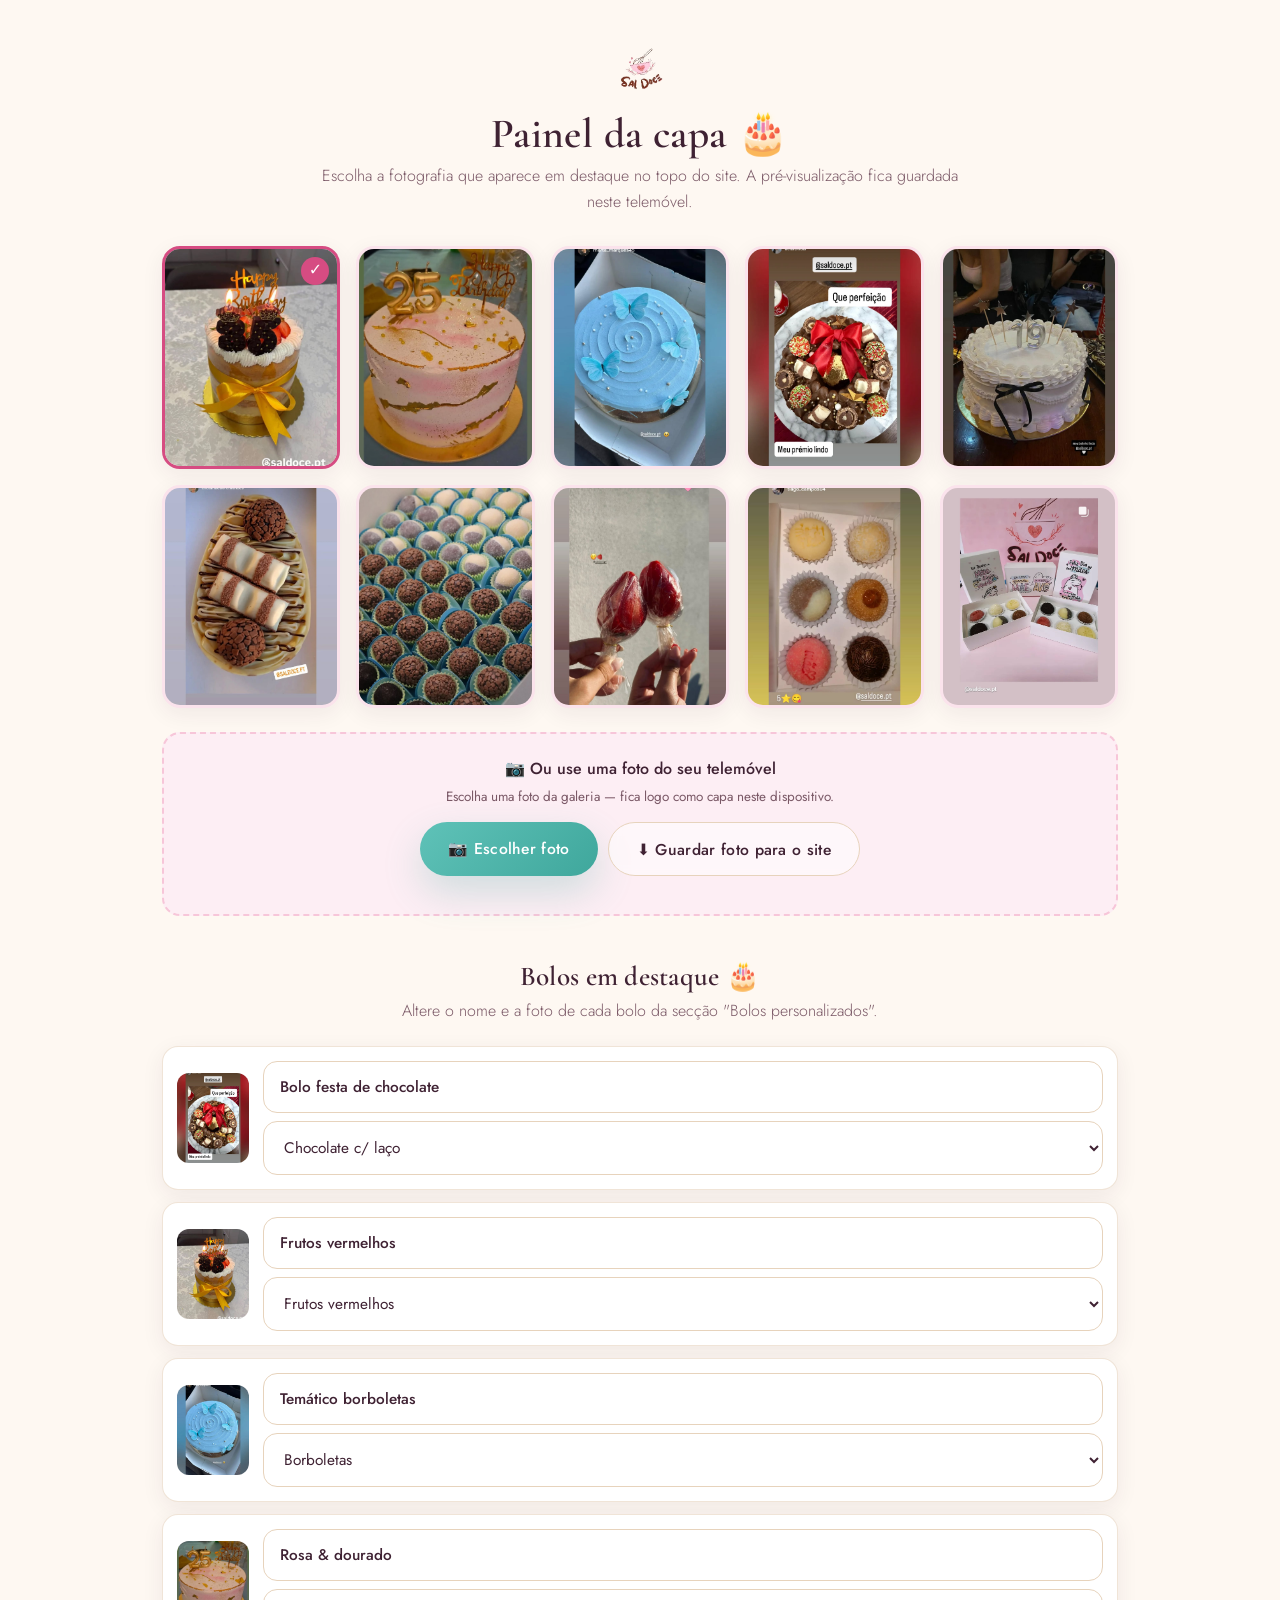
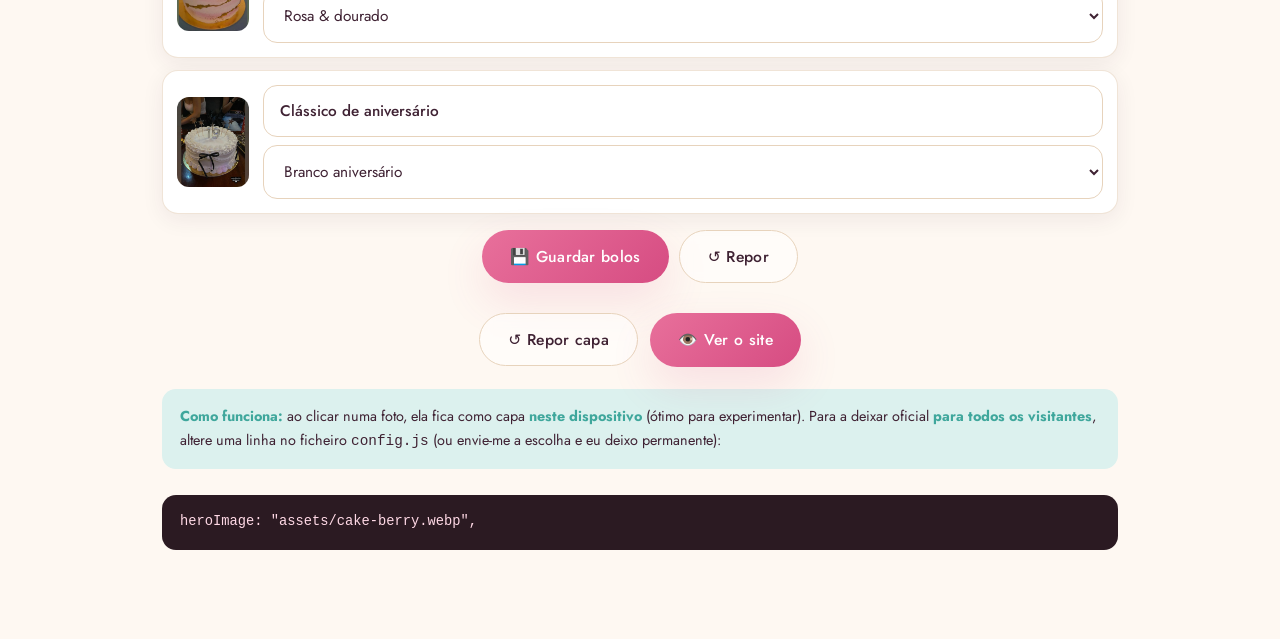
==== commit 9f8c6ba3: "Painel: editar nomes e fotos dos bolos em destaque - Secção "Bolos personalizados" agora é gerida po" ====
--- a/admin.html
+++ b/admin.html
@@ -31,6 +31,12 @@
     .up-actions { display: flex; flex-wrap: wrap; gap: 10px; justify-content: center; }
     .up-preview { margin-top: 16px; }
     .up-preview img { width: 150px; aspect-ratio: 4/5; object-fit: cover; border-radius: 14px; border: 3px solid var(--rosa-forte); box-shadow: var(--sombra-sm); }
+    .block-title { text-align: center; margin: 46px 0 6px; font-size: 1.7rem; font-weight: 600; }
+    .block-sub { text-align: center; color: var(--plum-suave); font-weight: 300; margin-bottom: 22px; }
+    .bolo-edit { display: flex; gap: 14px; align-items: center; background: #fff; border: 1px solid rgba(231,211,188,.6); border-radius: 16px; padding: 14px; margin-bottom: 12px; box-shadow: var(--sombra-sm); }
+    .be-thumb { width: 72px; height: 90px; object-fit: cover; border-radius: 12px; flex: 0 0 auto; background: var(--rosa-suave); }
+    .be-fields { flex: 1; display: flex; flex-direction: column; gap: 8px; min-width: 0; }
+    .be-name { font-weight: 500; }
     .admin-bar { display: flex; flex-wrap: wrap; gap: 12px; align-items: center; justify-content: center; margin-top: 30px; }
     .snippet { margin-top: 26px; background: #2b1a22; color: #ffd9e6; border-radius: 14px; padding: 16px 18px; font-family: ui-monospace, monospace; font-size: .86rem; overflow-x: auto; }
     .note { background: var(--menta-suave); border-radius: 14px; padding: 16px 18px; margin-top: 22px; font-size: .9rem; color: var(--plum); }
@@ -58,8 +64,18 @@
       <div class="up-preview" id="upPreview"></div>
     </div>
 
+    <!-- ===== EDITOR DOS BOLOS EM DESTAQUE ===== -->
+    <h2 class="block-title">Bolos em destaque 🎂</h2>
+    <p class="block-sub">Altere o nome e a foto de cada bolo da secção "Bolos personalizados".</p>
+    <div id="bolosEditor"></div>
+    <div class="up-actions" style="margin-top:16px">
+      <button class="btn btn-primary" id="bolosSave">💾 Guardar bolos</button>
+      <button class="btn btn-ghost" id="bolosReset">↺ Repor</button>
+    </div>
+    <div class="snippet" id="bolosSnippet" style="display:none"></div>
+
     <div class="admin-bar">
-      <button class="btn btn-ghost" id="resetBtn">↺ Repor predefinição</button>
+      <button class="btn btn-ghost" id="resetBtn">↺ Repor capa</button>
       <a class="btn btn-primary" href="index.html" target="_blank" rel="noopener">👁️ Ver o site</a>
     </div>
 
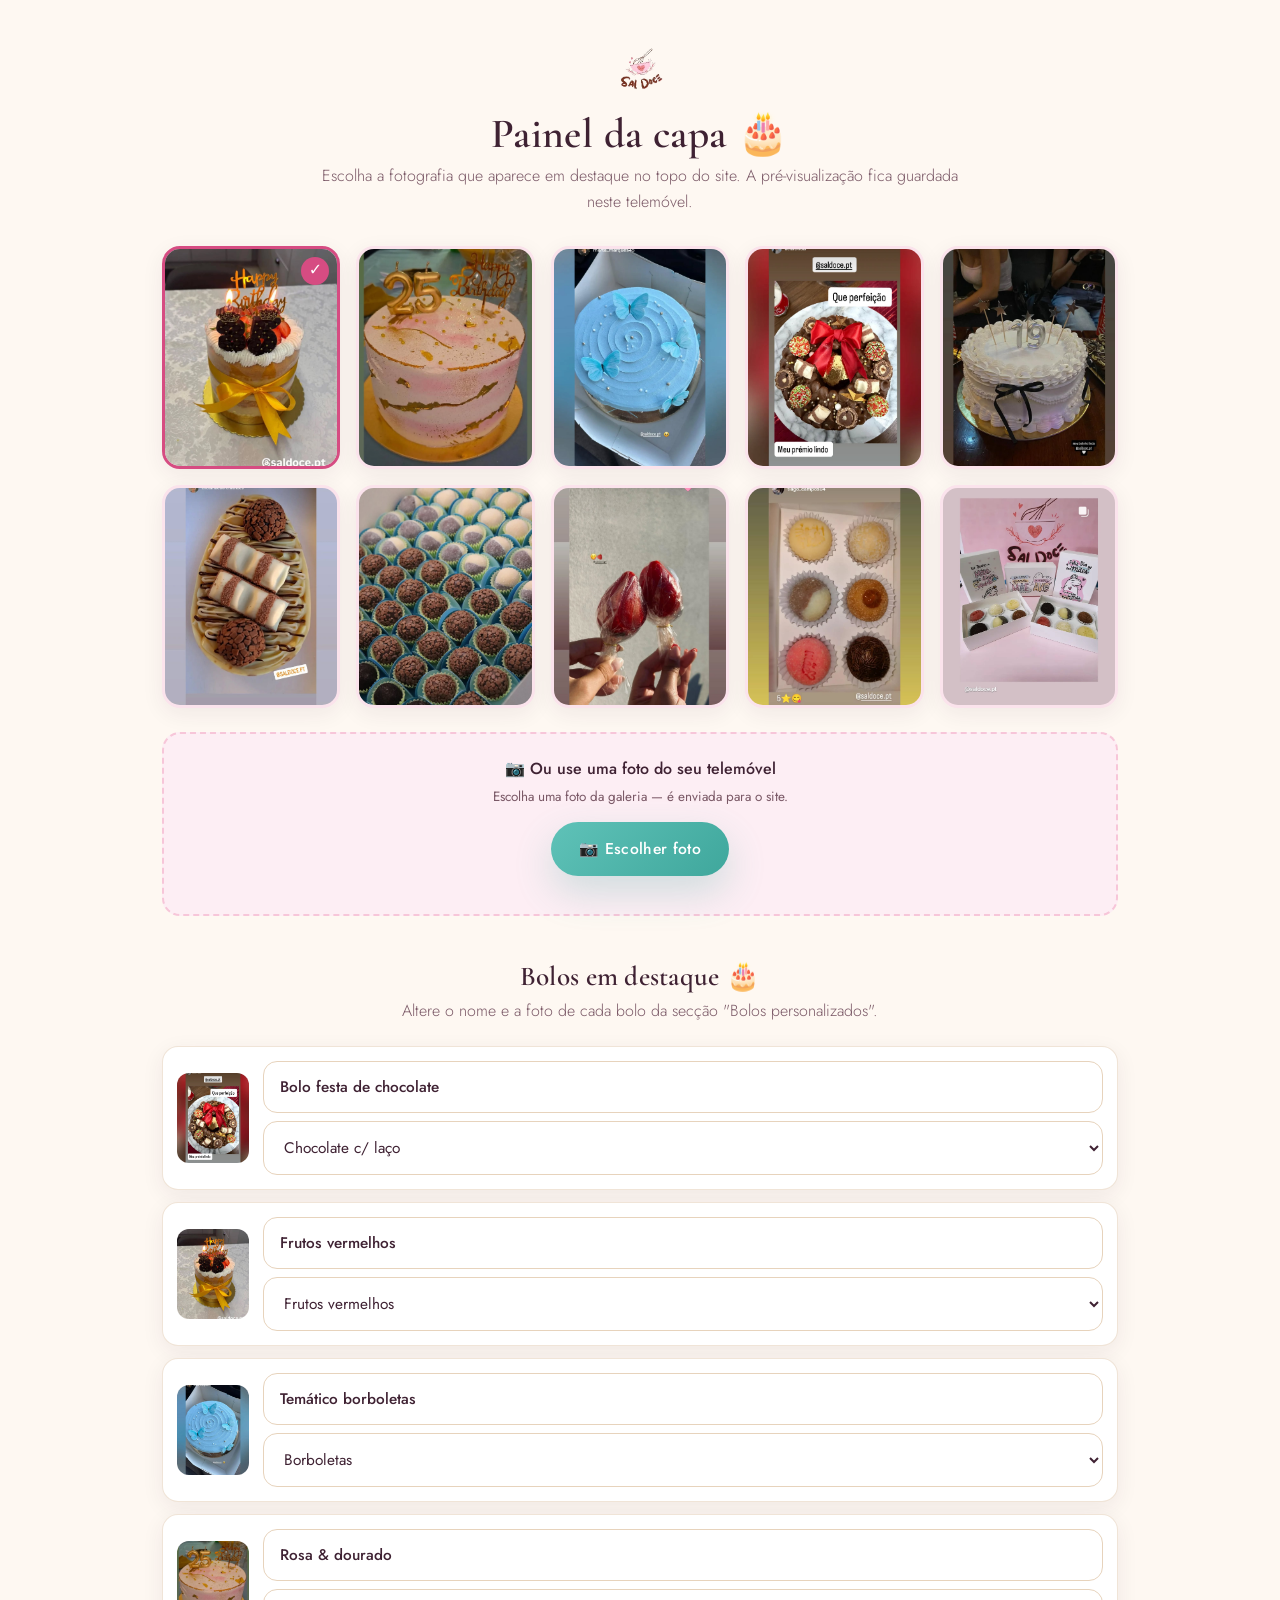
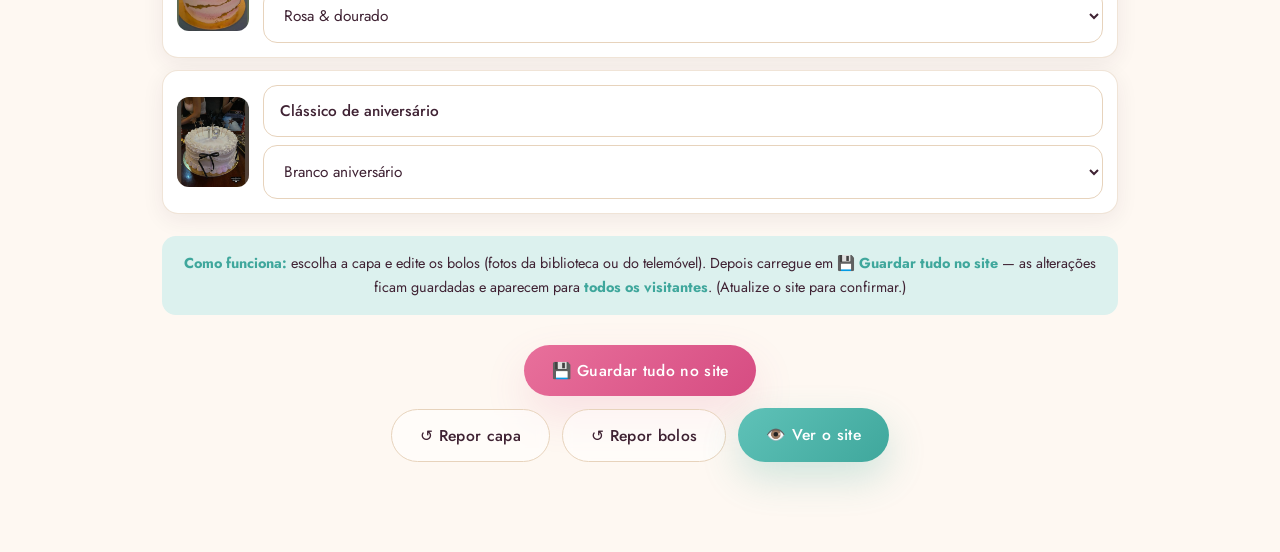
==== commit 1653206a: "Painel guarda no Supabase (permanente e para todos) - admin.html/admin.js: fotos do dispositivo são " ====
--- a/admin.html
+++ b/admin.html
@@ -55,7 +55,7 @@
 
     <div class="upload-box">
       <div class="up-title">📷 Ou use uma foto do seu telemóvel</div>
-      <div class="up-sub">Escolha uma foto da galeria — fica logo como capa neste dispositivo.</div>
+      <div class="up-sub">Escolha uma foto da galeria — é enviada para o site.</div>
       <div class="up-actions">
         <label class="btn btn-menta" for="fileInput">📷 Escolher foto</label>
         <input type="file" id="fileInput" accept="image/*" hidden />
@@ -68,23 +68,23 @@
     <h2 class="block-title">Bolos em destaque 🎂</h2>
     <p class="block-sub">Altere o nome e a foto de cada bolo da secção "Bolos personalizados".</p>
     <div id="bolosEditor"></div>
-    <div class="up-actions" style="margin-top:16px">
-      <button class="btn btn-primary" id="bolosSave">💾 Guardar bolos</button>
-      <button class="btn btn-ghost" id="bolosReset">↺ Repor</button>
-    </div>
     <div class="snippet" id="bolosSnippet" style="display:none"></div>
 
-    <div class="admin-bar">
-      <button class="btn btn-ghost" id="resetBtn">↺ Repor capa</button>
-      <a class="btn btn-primary" href="index.html" target="_blank" rel="noopener">👁️ Ver o site</a>
+    <div class="note" style="text-align:center">
+      <b>Como funciona:</b> escolha a capa e edite os bolos (fotos da biblioteca ou do telemóvel).
+      Depois carregue em <b>💾 Guardar tudo no site</b> — as alterações ficam guardadas
+      e aparecem para <b>todos os visitantes</b>. (Atualize o site para confirmar.)
     </div>
 
-    <div class="note">
-      <b>Como funciona:</b> ao clicar numa foto, ela fica como capa <b>neste dispositivo</b> (ótimo para experimentar).
-      Para a deixar oficial <b>para todos os visitantes</b>, altere uma linha no ficheiro <code>config.js</code>
-      (ou envie-me a escolha e eu deixo permanente):
+    <div class="admin-bar">
+      <button class="btn btn-primary" id="bolosSave" style="min-width:220px">💾 Guardar tudo no site</button>
     </div>
-    <div class="snippet" id="snippet">heroImage: "assets/cake-berry.webp",</div>
+    <div class="admin-bar" style="margin-top:12px">
+      <button class="btn btn-ghost" id="resetBtn">↺ Repor capa</button>
+      <button class="btn btn-ghost" id="bolosReset">↺ Repor bolos</button>
+      <a class="btn btn-menta" href="index.html" target="_blank" rel="noopener">👁️ Ver o site</a>
+    </div>
+    <div class="snippet" id="snippet" style="display:none"></div>
   </div>
 
   <script src="config.js"></script>
